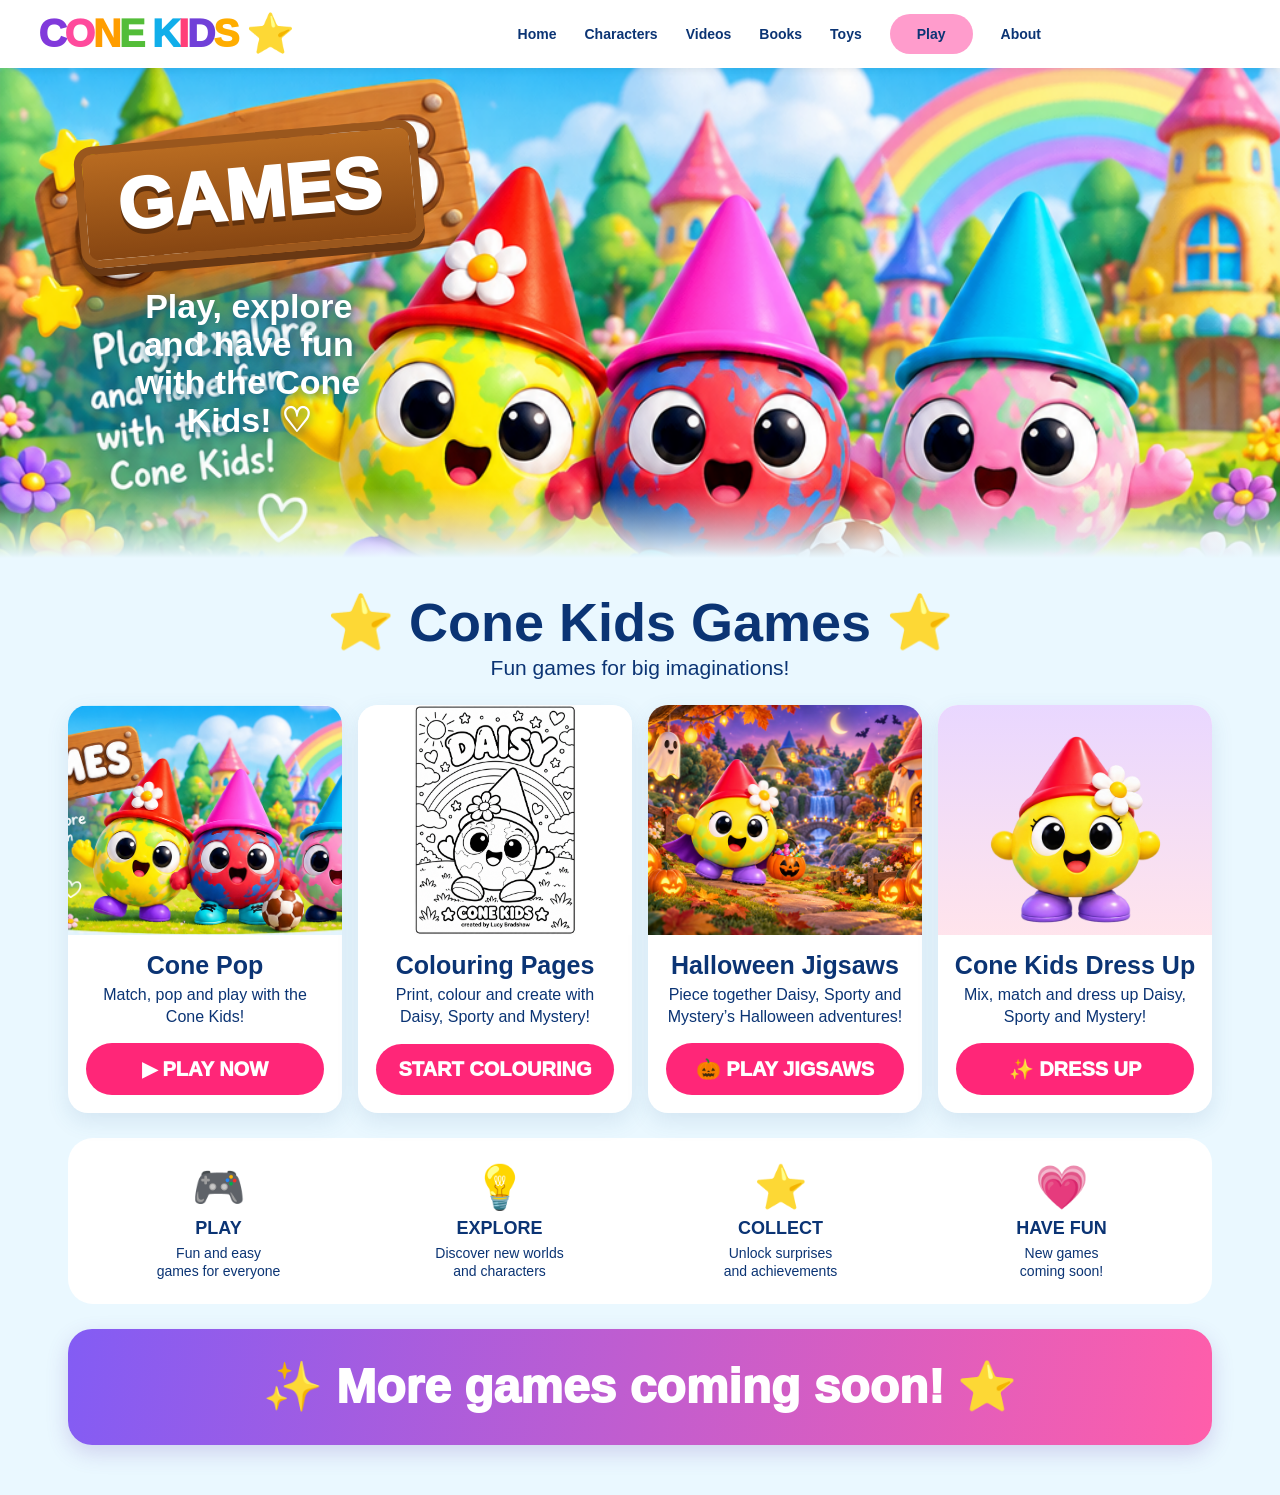
==== play/index.html @ d2dbef03 "Add Cone Kids Dress Up with draggable outfits and accessories" ====
<!doctype html>
<html lang="en">
<head>
<meta charset="utf-8">
<meta name="viewport" content="width=device-width,initial-scale=1,viewport-fit=cover">
<meta name="theme-color" content="#ffffff">
<title>Cone Kids Games</title>
<style>
*{box-sizing:border-box}html{scroll-behavior:smooth}body{margin:0;font-family:Arial,sans-serif;color:#0b3474;background:#eaf8ff}
a{text-decoration:none;color:inherit}.nav{height:68px;background:#fff;display:flex;align-items:center;gap:24px;padding:8px 3%;position:relative;z-index:3;box-shadow:0 2px 8px #0001}
.logo{font-weight:1000;font-size:clamp(24px,4vw,39px);letter-spacing:-2px;white-space:nowrap}.logo span:nth-child(1){color:#8139db}.logo span:nth-child(2){color:#ff4a9c}.logo span:nth-child(3){color:#ff9d00}.logo span:nth-child(4){color:#53bd38}.logo span:nth-child(5){color:#11aeea}.logo span:nth-child(6){color:#ff3e79}.logo span:nth-child(7){color:#7040d8}.logo span:nth-child(8){color:#ffad00}
.links{display:flex;align-items:center;justify-content:center;gap:28px;font-weight:800;font-size:14px;flex:1}.links .active{background:#ff9ccc;padding:12px 27px;border-radius:28px}
.hero{min-height:490px;background:url("hero-cone-kids.png") center 35%/cover no-repeat;position:relative;display:flex;align-items:flex-start;padding:65px 6%}
.hero:after{content:"";position:absolute;inset:auto 0 0;height:70px;background:linear-gradient(transparent,#eaf8ff)}
.sign{position:relative;z-index:1;max-width:410px;text-align:center}.wood{display:inline-block;background:linear-gradient(#b86b21,#874612);color:#fff;border:8px solid #9a571d;border-radius:18px;padding:12px 32px;font-weight:1000;font-size:clamp(42px,7vw,72px);transform:rotate(-5deg);text-shadow:0 5px 0 #62320d;box-shadow:0 8px 0 #693813}
.tag{margin:32px auto 0;color:white;font-size:clamp(22px,3vw,34px);font-weight:900;line-height:1.12;text-shadow:0 3px 8px #166c80;max-width:280px}
main{max-width:1180px;margin:auto;padding:25px 18px 50px}.title{text-align:center}.title h1{font-size:clamp(34px,5vw,54px);margin:8px 0 2px}.title p{font-size:21px;margin:0 0 25px}
.cards{display:grid;grid-template-columns:repeat(4,1fr);gap:16px}.card{background:white;border-radius:20px;overflow:hidden;box-shadow:0 8px 22px #376b9520;text-align:center;display:flex;flex-direction:column}.art{height:230px;background-size:cover;background-position:center;position:relative}.cone{background-image:url("hero-cone-kids.png")}.forest{background:linear-gradient(#7fe1ff,#d6f7b7)}.beach{background:linear-gradient(#73ddff,#ffe59b)}.castle{background:linear-gradient(#c799ff,#dff2ff)}.soon:before{content:"?";position:absolute;left:50%;top:50%;transform:translate(-50%,-50%);font-size:90px;font-weight:1000;color:white;text-shadow:0 5px 15px #172c65}.card h2{font-size:25px;margin:16px 8px 4px}.card p{margin:0 15px 15px;min-height:44px;line-height:1.35}.btn{display:block;margin:auto 18px 18px;border:0;border-radius:30px;padding:14px;font-weight:1000;font-size:20px;color:#fff;background:#ff2678}.disabled{background:#9ba6c9}
.features{margin-top:25px;background:#fff;border-radius:25px;display:grid;grid-template-columns:repeat(4,1fr);text-align:center;padding:24px 10px}.feat .icon{font-size:43px}.feat b{display:block;font-size:18px;margin:5px}.feat small{font-size:14px}
.banner{margin-top:25px;border-radius:24px;background:linear-gradient(100deg,#835cf4,#ff5eaa);color:#fff;text-align:center;padding:30px 20px;font-size:clamp(29px,5vw,48px);font-weight:1000;box-shadow:0 8px 22px #653caa33}
@media(max-width:760px){.nav{height:auto;min-height:60px}.links a:not(.active){display:none}.links{justify-content:flex-end}.links .active{padding:10px 20px}.hero{min-height:420px;background-position:61% center;padding:28px 18px}.sign{max-width:210px}.wood{font-size:38px;padding:9px 18px;border-width:5px}.tag{font-size:20px;margin-top:22px;max-width:170px}.cards{grid-template-columns:1fr 1fr}.art{height:175px}.features{grid-template-columns:1fr 1fr;gap:22px}.card h2{font-size:21px}}
@media(max-width:430px){.logo{font-size:24px}.hero{min-height:390px;background-position:59% center}.cards{grid-template-columns:1fr}.art{height:245px}.title p{font-size:17px}}
</style>
</head>
<body>
<nav class="nav">
  <a class="logo" href="/"><span>C</span><span>O</span><span>N</span><span>E</span> <span>K</span><span>I</span><span>D</span><span>S</span> ⭐</a>
  <div class="links"><a href="/">Home</a><a href="/#characters">Characters</a><a href="/#videos">Videos</a><a href="/#books">Books</a><a href="/#toys">Toys</a><a class="active" href="/play/">Play</a><a href="/#about">About</a></div>
</nav>
<section class="hero">
 <div class="sign"><div class="wood">GAMES</div><div class="tag">Play, explore<br>and have fun<br>with the Cone Kids! ♡</div></div>
</section>
<main>
 <div class="title"><h1>⭐ Cone Kids Games ⭐</h1><p>Fun games for big imaginations!</p></div>
 <section class="cards">
   <article class="card"><div class="art cone"></div><h2>Cone Pop</h2><p>Match, pop and play with the Cone Kids!</p><a class="btn" href="/play/cone-pop/">▶ PLAY NOW</a></article>
<article class="card"><div class="art" style="background-image:url('/play/colouring/assets/daisy-colouring-page.png');background-size:contain;background-position:center;background-repeat:no-repeat;background-color:#fff;"></div><h2>Colouring Pages</h2><p>Print, colour and create with Daisy, Sporty and Mystery!</p><a class="btn" href="/play/colouring/">START COLOURING</a></article>
   <article class="card"><div class="art" style="background-image:url('/play/halloween-jigsaws/assets/daisy-halloween.jpg');"></div><h2>Halloween Jigsaws</h2><p>Piece together Daisy, Sporty and Mystery’s Halloween adventures!</p><a class="btn" href="/play/halloween-jigsaws/">🎃 PLAY JIGSAWS</a></article>
   <article class="card"><div class="art" style="background-image:url('/play/dress-up/assets/daisy.png'),linear-gradient(#e9d7ff,#ffe4ec);background-size:contain,cover;background-repeat:no-repeat;background-position:center;"></div><h2>Cone Kids Dress Up</h2><p>Mix, match and dress up Daisy, Sporty and Mystery!</p><a class="btn" href="/play/dress-up/">✨ DRESS UP</a></article>
 </section>
 <section class="features">
  <div class="feat"><div class="icon">🎮</div><b>PLAY</b><small>Fun and easy<br>games for everyone</small></div>
  <div class="feat"><div class="icon">💡</div><b>EXPLORE</b><small>Discover new worlds<br>and characters</small></div>
  <div class="feat"><div class="icon">⭐</div><b>COLLECT</b><small>Unlock surprises<br>and achievements</small></div>
  <div class="feat"><div class="icon">💗</div><b>HAVE FUN</b><small>New games<br>coming soon!</small></div>
 </section>
 <div class="banner">✨ More games coming soon! ⭐</div>
</main>
</body></html>
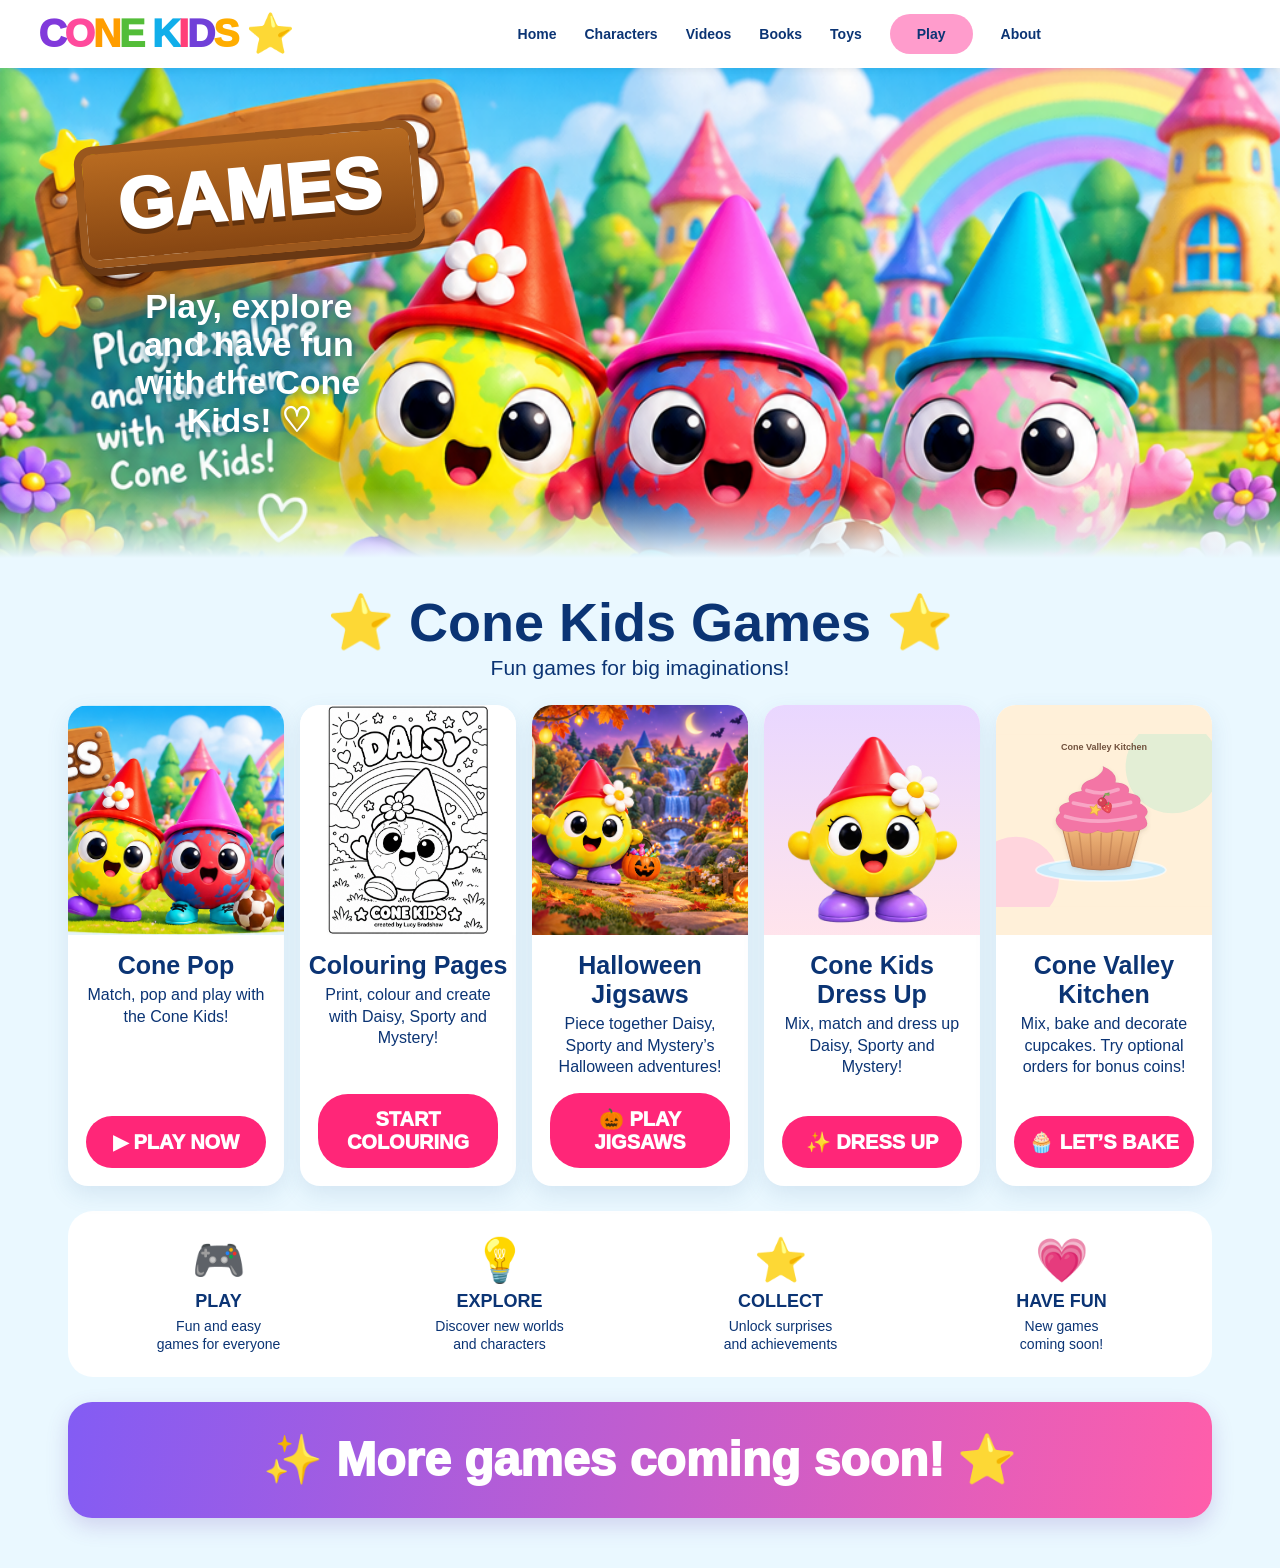
==== commit c1f50c64: "Add Cone Valley Kitchen with creative cupcake play and optional bonus orders" ====
--- a/play/index.html
+++ b/play/index.html
@@ -15,7 +15,7 @@
 .sign{position:relative;z-index:1;max-width:410px;text-align:center}.wood{display:inline-block;background:linear-gradient(#b86b21,#874612);color:#fff;border:8px solid #9a571d;border-radius:18px;padding:12px 32px;font-weight:1000;font-size:clamp(42px,7vw,72px);transform:rotate(-5deg);text-shadow:0 5px 0 #62320d;box-shadow:0 8px 0 #693813}
 .tag{margin:32px auto 0;color:white;font-size:clamp(22px,3vw,34px);font-weight:900;line-height:1.12;text-shadow:0 3px 8px #166c80;max-width:280px}
 main{max-width:1180px;margin:auto;padding:25px 18px 50px}.title{text-align:center}.title h1{font-size:clamp(34px,5vw,54px);margin:8px 0 2px}.title p{font-size:21px;margin:0 0 25px}
-.cards{display:grid;grid-template-columns:repeat(4,1fr);gap:16px}.card{background:white;border-radius:20px;overflow:hidden;box-shadow:0 8px 22px #376b9520;text-align:center;display:flex;flex-direction:column}.art{height:230px;background-size:cover;background-position:center;position:relative}.cone{background-image:url("hero-cone-kids.png")}.forest{background:linear-gradient(#7fe1ff,#d6f7b7)}.beach{background:linear-gradient(#73ddff,#ffe59b)}.castle{background:linear-gradient(#c799ff,#dff2ff)}.soon:before{content:"?";position:absolute;left:50%;top:50%;transform:translate(-50%,-50%);font-size:90px;font-weight:1000;color:white;text-shadow:0 5px 15px #172c65}.card h2{font-size:25px;margin:16px 8px 4px}.card p{margin:0 15px 15px;min-height:44px;line-height:1.35}.btn{display:block;margin:auto 18px 18px;border:0;border-radius:30px;padding:14px;font-weight:1000;font-size:20px;color:#fff;background:#ff2678}.disabled{background:#9ba6c9}
+.cards{display:grid;grid-template-columns:repeat(auto-fit,minmax(210px,1fr));gap:16px}.card{background:white;border-radius:20px;overflow:hidden;box-shadow:0 8px 22px #376b9520;text-align:center;display:flex;flex-direction:column}.art{height:230px;background-size:cover;background-position:center;position:relative}.cone{background-image:url("hero-cone-kids.png")}.forest{background:linear-gradient(#7fe1ff,#d6f7b7)}.beach{background:linear-gradient(#73ddff,#ffe59b)}.castle{background:linear-gradient(#c799ff,#dff2ff)}.soon:before{content:"?";position:absolute;left:50%;top:50%;transform:translate(-50%,-50%);font-size:90px;font-weight:1000;color:white;text-shadow:0 5px 15px #172c65}.card h2{font-size:25px;margin:16px 8px 4px}.card p{margin:0 15px 15px;min-height:44px;line-height:1.35}.btn{display:block;margin:auto 18px 18px;border:0;border-radius:30px;padding:14px;font-weight:1000;font-size:20px;color:#fff;background:#ff2678}.disabled{background:#9ba6c9}
 .features{margin-top:25px;background:#fff;border-radius:25px;display:grid;grid-template-columns:repeat(4,1fr);text-align:center;padding:24px 10px}.feat .icon{font-size:43px}.feat b{display:block;font-size:18px;margin:5px}.feat small{font-size:14px}
 .banner{margin-top:25px;border-radius:24px;background:linear-gradient(100deg,#835cf4,#ff5eaa);color:#fff;text-align:center;padding:30px 20px;font-size:clamp(29px,5vw,48px);font-weight:1000;box-shadow:0 8px 22px #653caa33}
 @media(max-width:760px){.nav{height:auto;min-height:60px}.links a:not(.active){display:none}.links{justify-content:flex-end}.links .active{padding:10px 20px}.hero{min-height:420px;background-position:61% center;padding:28px 18px}.sign{max-width:210px}.wood{font-size:38px;padding:9px 18px;border-width:5px}.tag{font-size:20px;margin-top:22px;max-width:170px}.cards{grid-template-columns:1fr 1fr}.art{height:175px}.features{grid-template-columns:1fr 1fr;gap:22px}.card h2{font-size:21px}}
@@ -34,9 +34,10 @@
  <div class="title"><h1>⭐ Cone Kids Games ⭐</h1><p>Fun games for big imaginations!</p></div>
  <section class="cards">
    <article class="card"><div class="art cone"></div><h2>Cone Pop</h2><p>Match, pop and play with the Cone Kids!</p><a class="btn" href="/play/cone-pop/">▶ PLAY NOW</a></article>
-<article class="card"><div class="art" style="background-image:url('/play/colouring/assets/daisy-colouring-page.png');background-size:contain;background-position:center;background-repeat:no-repeat;background-color:#fff;"></div><h2>Colouring Pages</h2><p>Print, colour and create with Daisy, Sporty and Mystery!</p><a class="btn" href="/play/colouring/">START COLOURING</a></article>
+<article class="card"><div class="art" style="background-image:url('/play/colouring/assets/daisy-colouring-page.png');background-size:contain;background-position:center;background-repeat:no-repeat;background-color:#fff;"></div><h2>Colouring Pages</h2><p>Print, colour and create with Daisy, Sporty and Mystery!</p><a class="btn" href="/play/colouring/?v=mobile2">START COLOURING</a></article>
    <article class="card"><div class="art" style="background-image:url('/play/halloween-jigsaws/assets/daisy-halloween.jpg');"></div><h2>Halloween Jigsaws</h2><p>Piece together Daisy, Sporty and Mystery’s Halloween adventures!</p><a class="btn" href="/play/halloween-jigsaws/">🎃 PLAY JIGSAWS</a></article>
    <article class="card"><div class="art" style="background-image:url('/play/dress-up/assets/daisy.png'),linear-gradient(#e9d7ff,#ffe4ec);background-size:contain,cover;background-repeat:no-repeat;background-position:center;"></div><h2>Cone Kids Dress Up</h2><p>Mix, match and dress up Daisy, Sporty and Mystery!</p><a class="btn" href="/play/dress-up/">✨ DRESS UP</a></article>
+   <article class="card"><div class="art" style="background-image:url('/play/kitchen/cover.svg');background-color:#fff0d9;background-size:contain;background-repeat:no-repeat;"></div><h2>Cone Valley Kitchen</h2><p>Mix, bake and decorate cupcakes. Try optional orders for bonus coins!</p><a class="btn" href="/play/kitchen/">🧁 LET’S BAKE</a></article>
  </section>
  <section class="features">
   <div class="feat"><div class="icon">🎮</div><b>PLAY</b><small>Fun and easy<br>games for everyone</small></div>
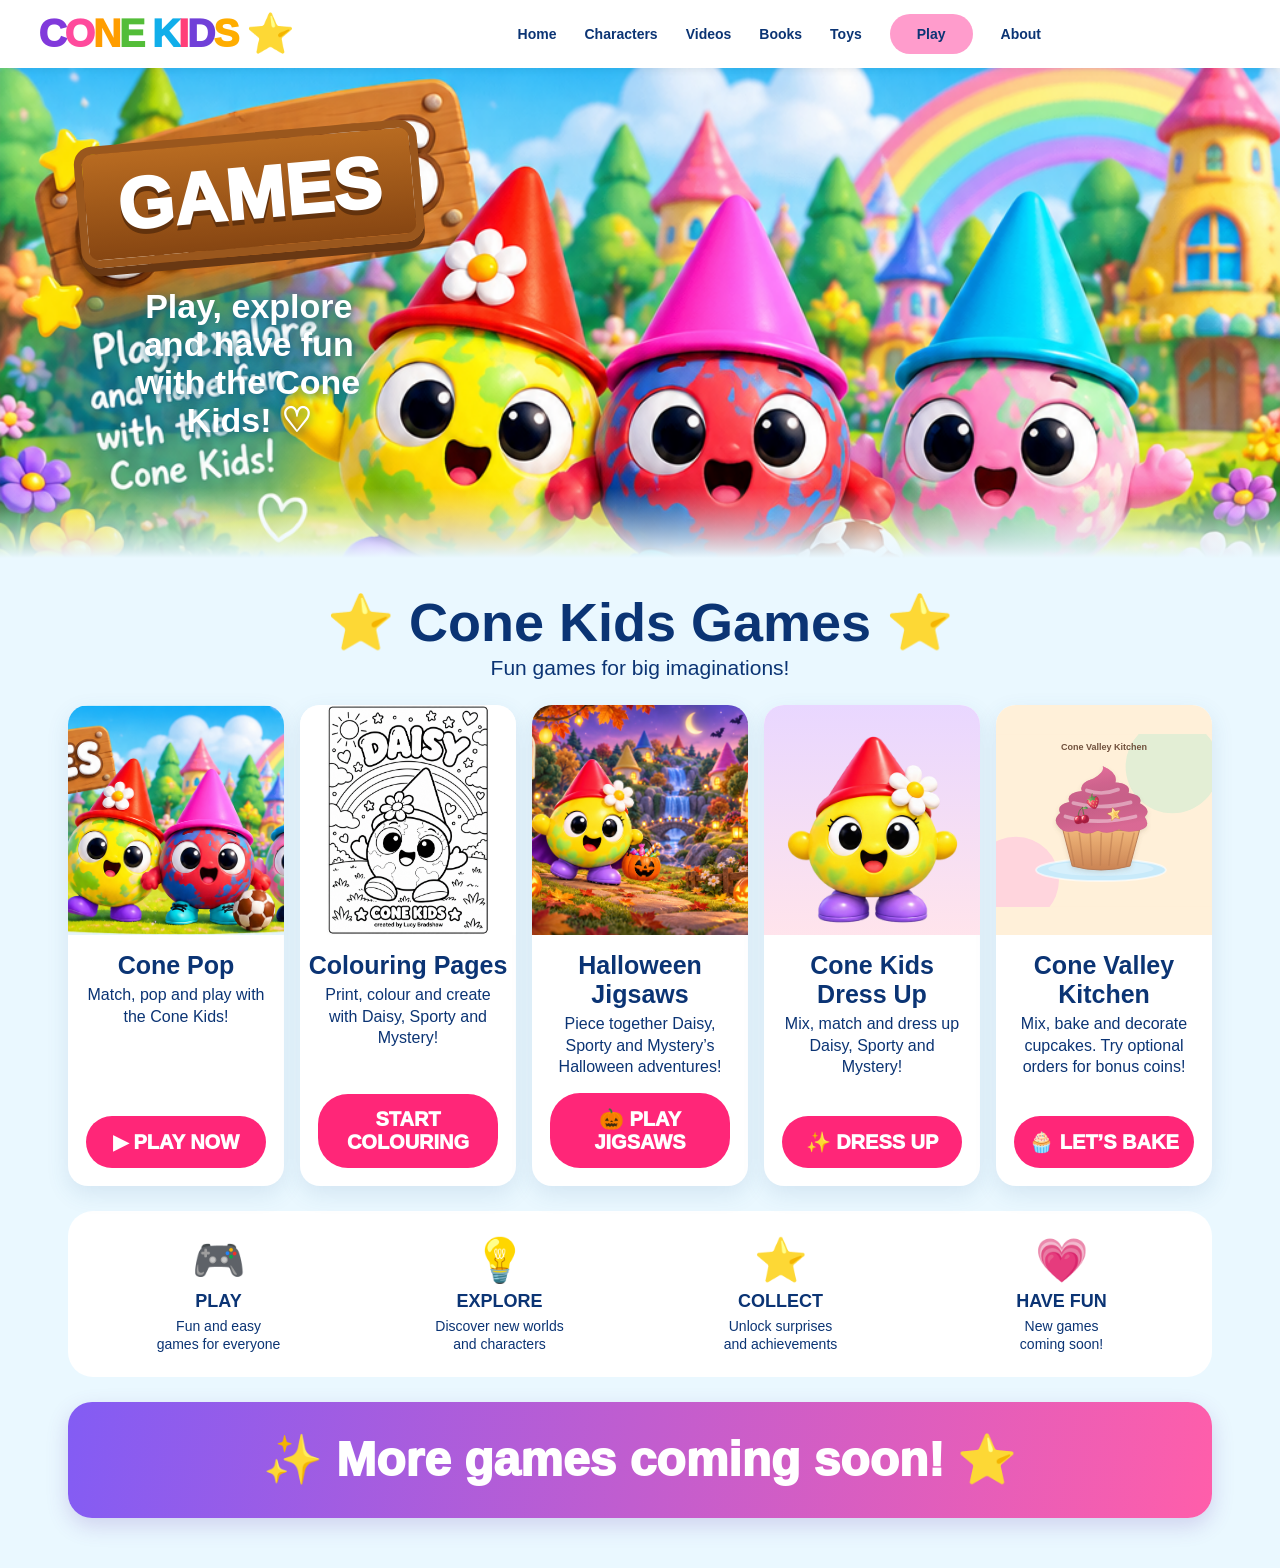
==== commit aa422ecd: "Animate kitchen ingredients and add richer illustrated food and topping landings" ====
--- a/play/index.html
+++ b/play/index.html
@@ -37,7 +37,7 @@
 <article class="card"><div class="art" style="background-image:url('/play/colouring/assets/daisy-colouring-page.png');background-size:contain;background-position:center;background-repeat:no-repeat;background-color:#fff;"></div><h2>Colouring Pages</h2><p>Print, colour and create with Daisy, Sporty and Mystery!</p><a class="btn" href="/play/colouring/?v=mobile2">START COLOURING</a></article>
    <article class="card"><div class="art" style="background-image:url('/play/halloween-jigsaws/assets/daisy-halloween.jpg');"></div><h2>Halloween Jigsaws</h2><p>Piece together Daisy, Sporty and Mystery’s Halloween adventures!</p><a class="btn" href="/play/halloween-jigsaws/">🎃 PLAY JIGSAWS</a></article>
    <article class="card"><div class="art" style="background-image:url('/play/dress-up/assets/daisy.png'),linear-gradient(#e9d7ff,#ffe4ec);background-size:contain,cover;background-repeat:no-repeat;background-position:center;"></div><h2>Cone Kids Dress Up</h2><p>Mix, match and dress up Daisy, Sporty and Mystery!</p><a class="btn" href="/play/dress-up/">✨ DRESS UP</a></article>
-   <article class="card"><div class="art" style="background-image:url('/play/kitchen/cover.svg');background-color:#fff0d9;background-size:contain;background-repeat:no-repeat;"></div><h2>Cone Valley Kitchen</h2><p>Mix, bake and decorate cupcakes. Try optional orders for bonus coins!</p><a class="btn" href="/play/kitchen/">🧁 LET’S BAKE</a></article>
+   <article class="card"><div class="art" style="background-image:url('/play/kitchen/cover.svg?v=2');background-color:#fff0d9;background-size:contain;background-repeat:no-repeat;"></div><h2>Cone Valley Kitchen</h2><p>Mix, bake and decorate cupcakes. Try optional orders for bonus coins!</p><a class="btn" href="/play/kitchen/?v=2">🧁 LET’S BAKE</a></article>
  </section>
  <section class="features">
   <div class="feat"><div class="icon">🎮</div><b>PLAY</b><small>Fun and easy<br>games for everyone</small></div>
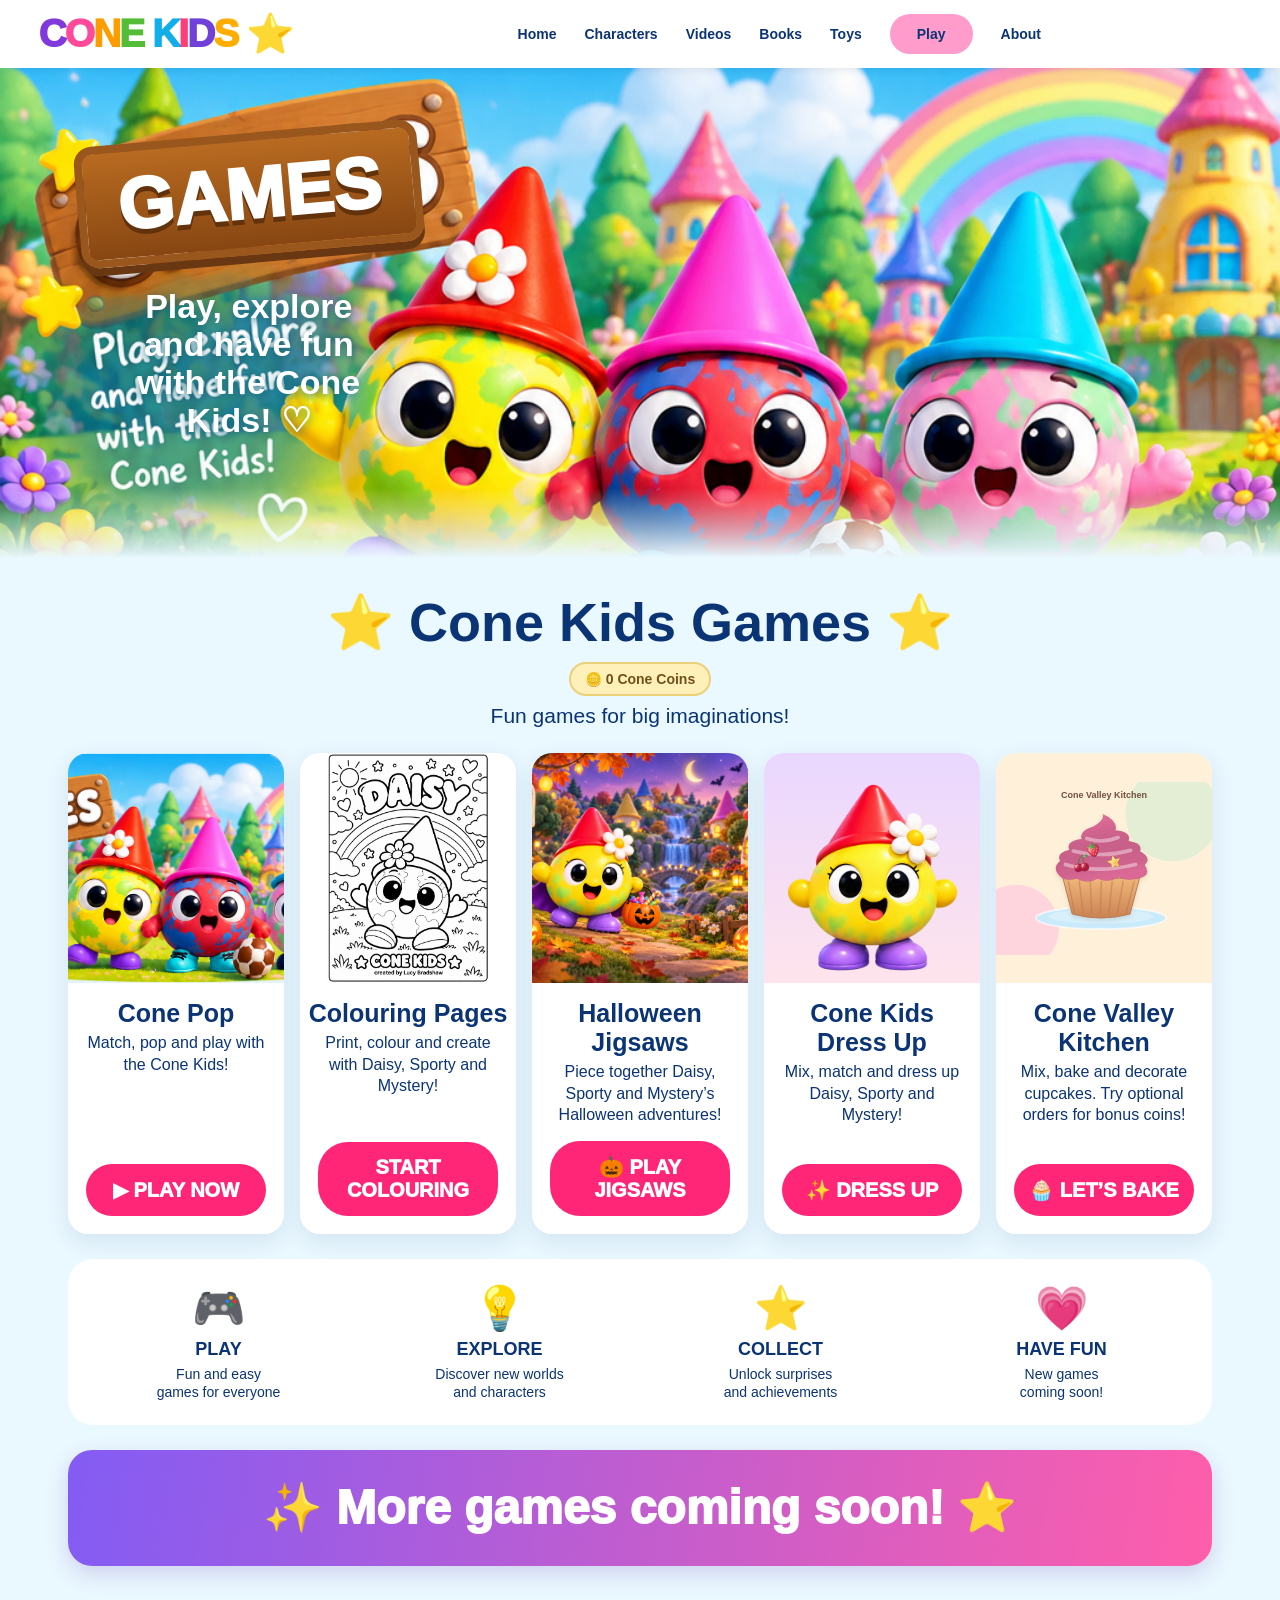
==== commit 3bd7b6ab: "Share Cone Coins across games and confirm individual item purchases" ====
--- a/play/index.html
+++ b/play/index.html
@@ -33,11 +33,11 @@
 <main>
  <div class="title"><h1>⭐ Cone Kids Games ⭐</h1><p>Fun games for big imaginations!</p></div>
  <section class="cards">
-   <article class="card"><div class="art cone"></div><h2>Cone Pop</h2><p>Match, pop and play with the Cone Kids!</p><a class="btn" href="/play/cone-pop/">▶ PLAY NOW</a></article>
-<article class="card"><div class="art" style="background-image:url('/play/colouring/assets/daisy-colouring-page.png');background-size:contain;background-position:center;background-repeat:no-repeat;background-color:#fff;"></div><h2>Colouring Pages</h2><p>Print, colour and create with Daisy, Sporty and Mystery!</p><a class="btn" href="/play/colouring/?v=mobile2">START COLOURING</a></article>
-   <article class="card"><div class="art" style="background-image:url('/play/halloween-jigsaws/assets/daisy-halloween.jpg');"></div><h2>Halloween Jigsaws</h2><p>Piece together Daisy, Sporty and Mystery’s Halloween adventures!</p><a class="btn" href="/play/halloween-jigsaws/">🎃 PLAY JIGSAWS</a></article>
-   <article class="card"><div class="art" style="background-image:url('/play/dress-up/assets/daisy.png'),linear-gradient(#e9d7ff,#ffe4ec);background-size:contain,cover;background-repeat:no-repeat;background-position:center;"></div><h2>Cone Kids Dress Up</h2><p>Mix, match and dress up Daisy, Sporty and Mystery!</p><a class="btn" href="/play/dress-up/">✨ DRESS UP</a></article>
-   <article class="card"><div class="art" style="background-image:url('/play/kitchen/cover.svg?v=2');background-color:#fff0d9;background-size:contain;background-repeat:no-repeat;"></div><h2>Cone Valley Kitchen</h2><p>Mix, bake and decorate cupcakes. Try optional orders for bonus coins!</p><a class="btn" href="/play/kitchen/?v=2">🧁 LET’S BAKE</a></article>
+   <article class="card"><div class="art cone"></div><h2>Cone Pop</h2><p>Match, pop and play with the Cone Kids!</p><a class="btn" href="/play/cone-pop/?v=coins1">▶ PLAY NOW</a></article>
+<article class="card"><div class="art" style="background-image:url('/play/colouring/assets/daisy-colouring-page.png');background-size:contain;background-position:center;background-repeat:no-repeat;background-color:#fff;"></div><h2>Colouring Pages</h2><p>Print, colour and create with Daisy, Sporty and Mystery!</p><a class="btn" href="/play/colouring/?v=coins1">START COLOURING</a></article>
+   <article class="card"><div class="art" style="background-image:url('/play/halloween-jigsaws/assets/daisy-halloween.jpg');"></div><h2>Halloween Jigsaws</h2><p>Piece together Daisy, Sporty and Mystery’s Halloween adventures!</p><a class="btn" href="/play/halloween-jigsaws/?v=coins1">🎃 PLAY JIGSAWS</a></article>
+   <article class="card"><div class="art" style="background-image:url('/play/dress-up/assets/daisy.png'),linear-gradient(#e9d7ff,#ffe4ec);background-size:contain,cover;background-repeat:no-repeat;background-position:center;"></div><h2>Cone Kids Dress Up</h2><p>Mix, match and dress up Daisy, Sporty and Mystery!</p><a class="btn" href="/play/dress-up/?v=coins1">✨ DRESS UP</a></article>
+   <article class="card"><div class="art" style="background-image:url('/play/kitchen/cover.svg?v=2');background-color:#fff0d9;background-size:contain;background-repeat:no-repeat;"></div><h2>Cone Valley Kitchen</h2><p>Mix, bake and decorate cupcakes. Try optional orders for bonus coins!</p><a class="btn" href="/play/kitchen/?v=coins1">🧁 LET’S BAKE</a></article>
  </section>
  <section class="features">
   <div class="feat"><div class="icon">🎮</div><b>PLAY</b><small>Fun and easy<br>games for everyone</small></div>
@@ -47,4 +47,5 @@
  </section>
  <div class="banner">✨ More games coming soon! ⭐</div>
 </main>
-</body></html>
+<script src="/play/shared/cone-coins.js?v=1"></script></body></html>
+
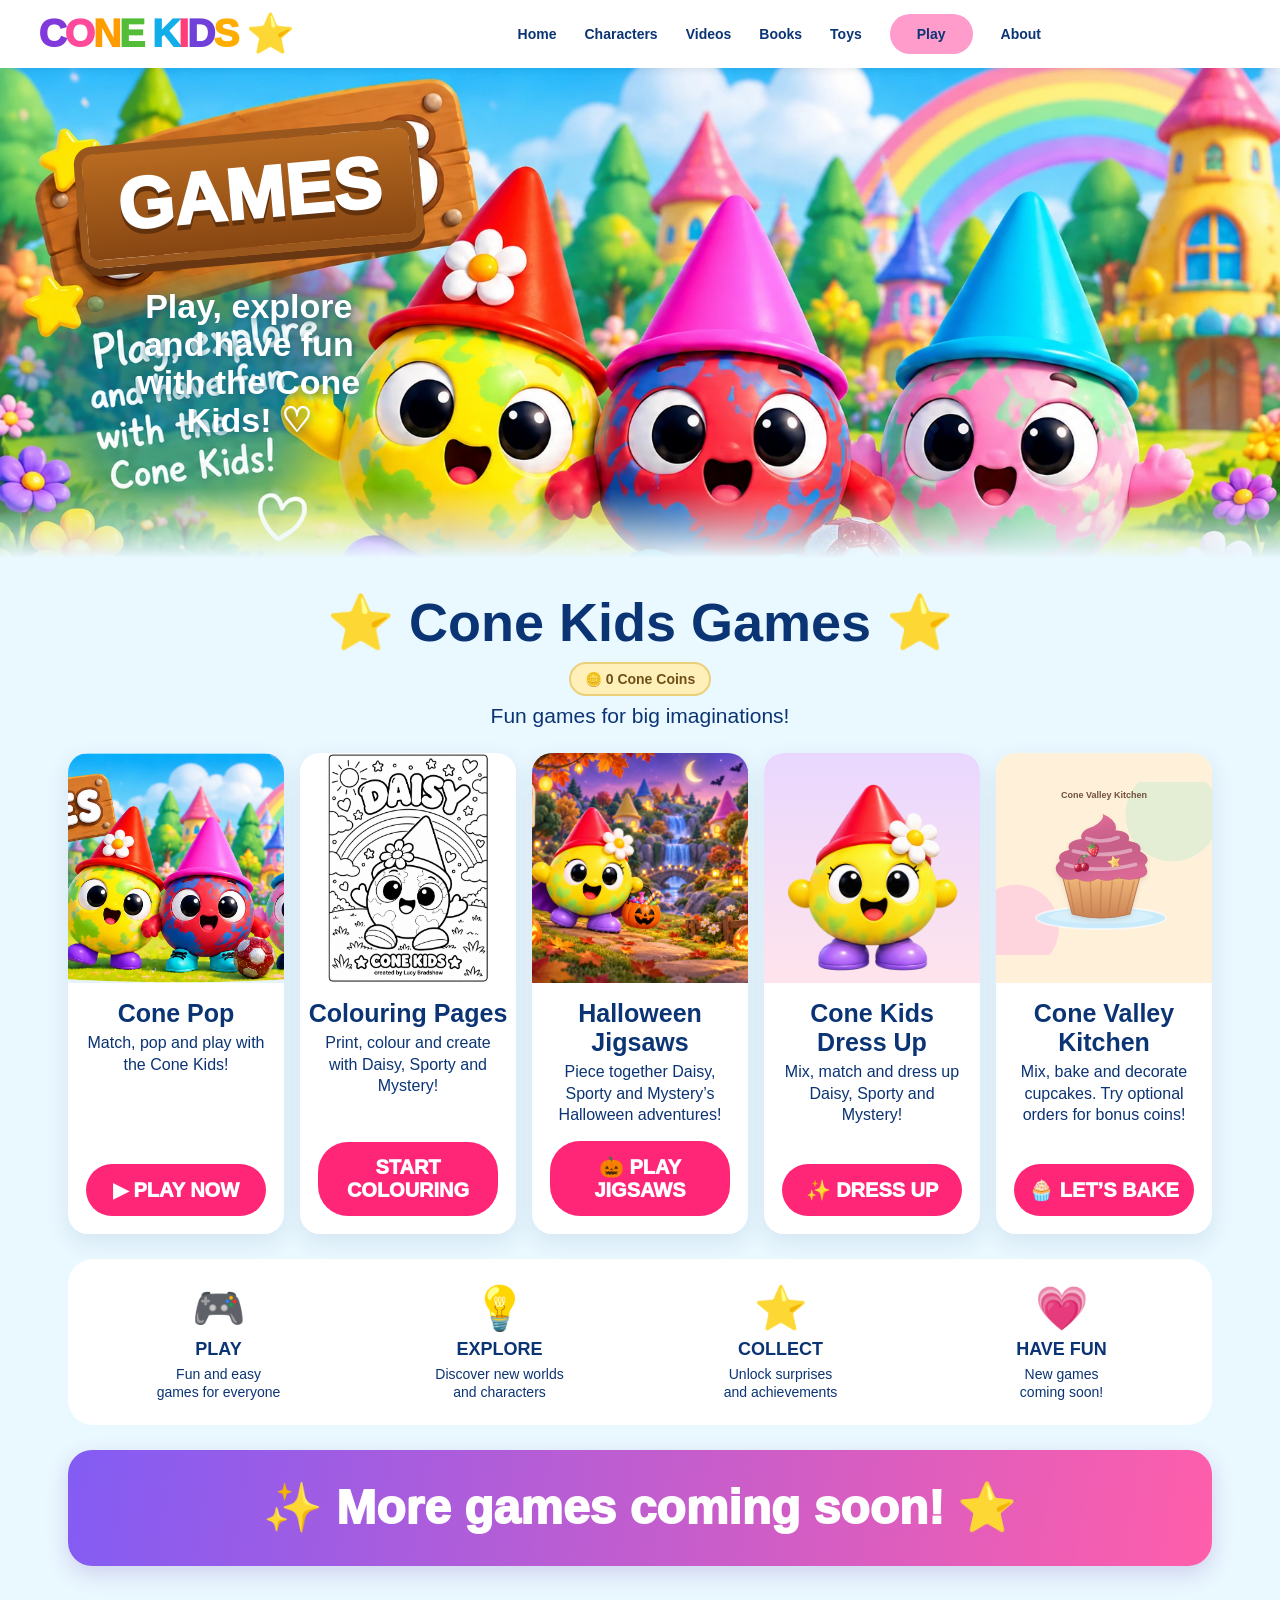
==== commit 2b5bebe3: "Correct Sporty's hero football to the locked maroon and silver design" ====
--- a/play/index.html
+++ b/play/index.html
@@ -10,12 +10,12 @@
 a{text-decoration:none;color:inherit}.nav{height:68px;background:#fff;display:flex;align-items:center;gap:24px;padding:8px 3%;position:relative;z-index:3;box-shadow:0 2px 8px #0001}
 .logo{font-weight:1000;font-size:clamp(24px,4vw,39px);letter-spacing:-2px;white-space:nowrap}.logo span:nth-child(1){color:#8139db}.logo span:nth-child(2){color:#ff4a9c}.logo span:nth-child(3){color:#ff9d00}.logo span:nth-child(4){color:#53bd38}.logo span:nth-child(5){color:#11aeea}.logo span:nth-child(6){color:#ff3e79}.logo span:nth-child(7){color:#7040d8}.logo span:nth-child(8){color:#ffad00}
 .links{display:flex;align-items:center;justify-content:center;gap:28px;font-weight:800;font-size:14px;flex:1}.links .active{background:#ff9ccc;padding:12px 27px;border-radius:28px}
-.hero{min-height:490px;background:url("hero-cone-kids.png") center 35%/cover no-repeat;position:relative;display:flex;align-items:flex-start;padding:65px 6%}
+.hero{min-height:490px;background:url("/play/hero-cone-kids-v2.webp") center 35%/cover no-repeat;position:relative;display:flex;align-items:flex-start;padding:65px 6%}
 .hero:after{content:"";position:absolute;inset:auto 0 0;height:70px;background:linear-gradient(transparent,#eaf8ff)}
 .sign{position:relative;z-index:1;max-width:410px;text-align:center}.wood{display:inline-block;background:linear-gradient(#b86b21,#874612);color:#fff;border:8px solid #9a571d;border-radius:18px;padding:12px 32px;font-weight:1000;font-size:clamp(42px,7vw,72px);transform:rotate(-5deg);text-shadow:0 5px 0 #62320d;box-shadow:0 8px 0 #693813}
 .tag{margin:32px auto 0;color:white;font-size:clamp(22px,3vw,34px);font-weight:900;line-height:1.12;text-shadow:0 3px 8px #166c80;max-width:280px}
 main{max-width:1180px;margin:auto;padding:25px 18px 50px}.title{text-align:center}.title h1{font-size:clamp(34px,5vw,54px);margin:8px 0 2px}.title p{font-size:21px;margin:0 0 25px}
-.cards{display:grid;grid-template-columns:repeat(auto-fit,minmax(210px,1fr));gap:16px}.card{background:white;border-radius:20px;overflow:hidden;box-shadow:0 8px 22px #376b9520;text-align:center;display:flex;flex-direction:column}.art{height:230px;background-size:cover;background-position:center;position:relative}.cone{background-image:url("hero-cone-kids.png")}.forest{background:linear-gradient(#7fe1ff,#d6f7b7)}.beach{background:linear-gradient(#73ddff,#ffe59b)}.castle{background:linear-gradient(#c799ff,#dff2ff)}.soon:before{content:"?";position:absolute;left:50%;top:50%;transform:translate(-50%,-50%);font-size:90px;font-weight:1000;color:white;text-shadow:0 5px 15px #172c65}.card h2{font-size:25px;margin:16px 8px 4px}.card p{margin:0 15px 15px;min-height:44px;line-height:1.35}.btn{display:block;margin:auto 18px 18px;border:0;border-radius:30px;padding:14px;font-weight:1000;font-size:20px;color:#fff;background:#ff2678}.disabled{background:#9ba6c9}
+.cards{display:grid;grid-template-columns:repeat(auto-fit,minmax(210px,1fr));gap:16px}.card{background:white;border-radius:20px;overflow:hidden;box-shadow:0 8px 22px #376b9520;text-align:center;display:flex;flex-direction:column}.art{height:230px;background-size:cover;background-position:center;position:relative}.cone{background-image:url("/play/hero-cone-kids-v2.webp")}.forest{background:linear-gradient(#7fe1ff,#d6f7b7)}.beach{background:linear-gradient(#73ddff,#ffe59b)}.castle{background:linear-gradient(#c799ff,#dff2ff)}.soon:before{content:"?";position:absolute;left:50%;top:50%;transform:translate(-50%,-50%);font-size:90px;font-weight:1000;color:white;text-shadow:0 5px 15px #172c65}.card h2{font-size:25px;margin:16px 8px 4px}.card p{margin:0 15px 15px;min-height:44px;line-height:1.35}.btn{display:block;margin:auto 18px 18px;border:0;border-radius:30px;padding:14px;font-weight:1000;font-size:20px;color:#fff;background:#ff2678}.disabled{background:#9ba6c9}
 .features{margin-top:25px;background:#fff;border-radius:25px;display:grid;grid-template-columns:repeat(4,1fr);text-align:center;padding:24px 10px}.feat .icon{font-size:43px}.feat b{display:block;font-size:18px;margin:5px}.feat small{font-size:14px}
 .banner{margin-top:25px;border-radius:24px;background:linear-gradient(100deg,#835cf4,#ff5eaa);color:#fff;text-align:center;padding:30px 20px;font-size:clamp(29px,5vw,48px);font-weight:1000;box-shadow:0 8px 22px #653caa33}
 @media(max-width:760px){.nav{height:auto;min-height:60px}.links a:not(.active){display:none}.links{justify-content:flex-end}.links .active{padding:10px 20px}.hero{min-height:420px;background-position:61% center;padding:28px 18px}.sign{max-width:210px}.wood{font-size:38px;padding:9px 18px;border-width:5px}.tag{font-size:20px;margin-top:22px;max-width:170px}.cards{grid-template-columns:1fr 1fr}.art{height:175px}.features{grid-template-columns:1fr 1fr;gap:22px}.card h2{font-size:21px}}
